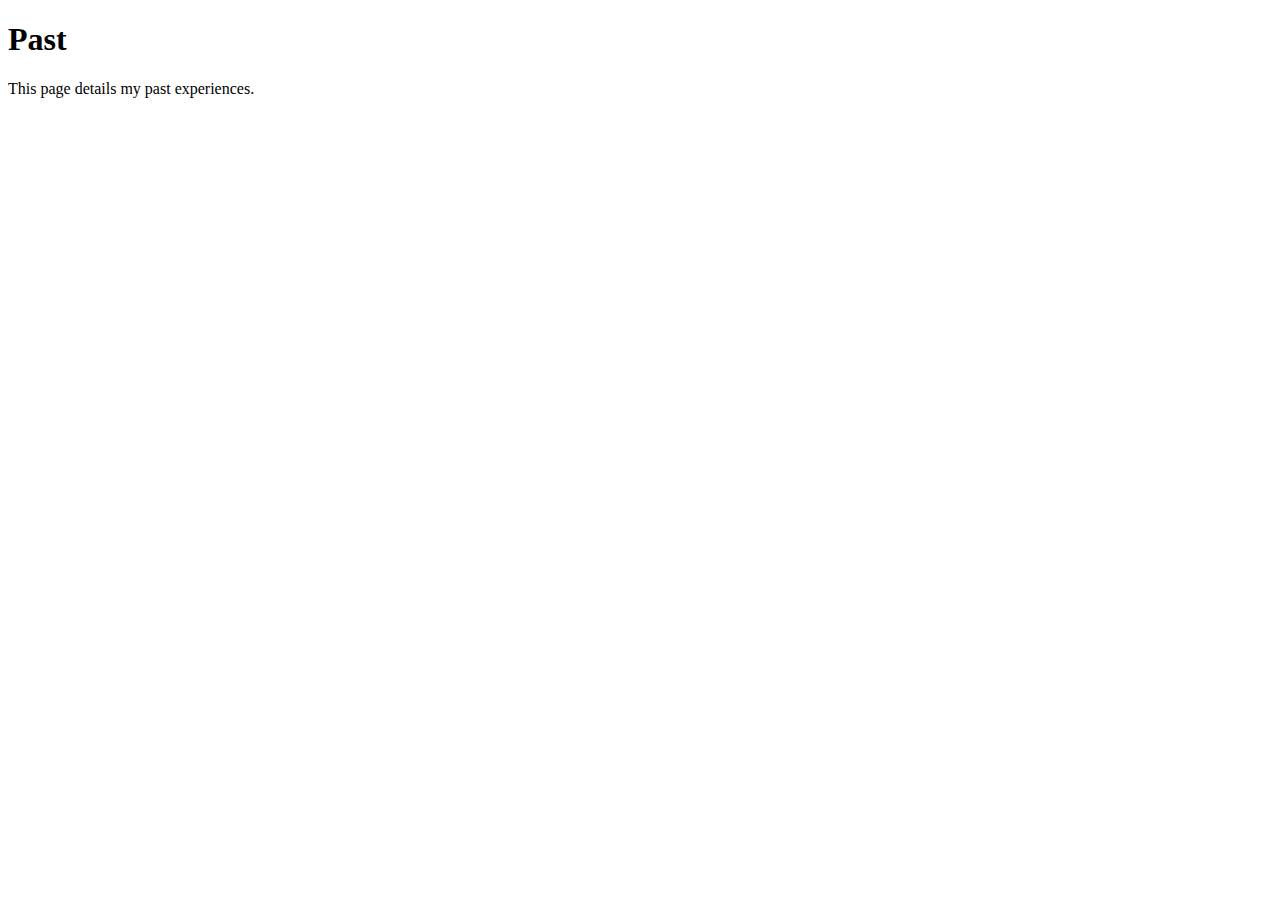
==== future.html @ d0b3e175 "세부 페이지 추가 및 js 파일 추가" ====
<!DOCTYPE html>
<html lang="en">
<head>
  <meta charset="UTF-8">
  <meta name="viewport" content="width=device-width, initial-scale=1.0">
  <title>Past</title>
</head>
<body>
<h1>Past</h1>
<p>This page details my past experiences.</p>
</body>
</html>
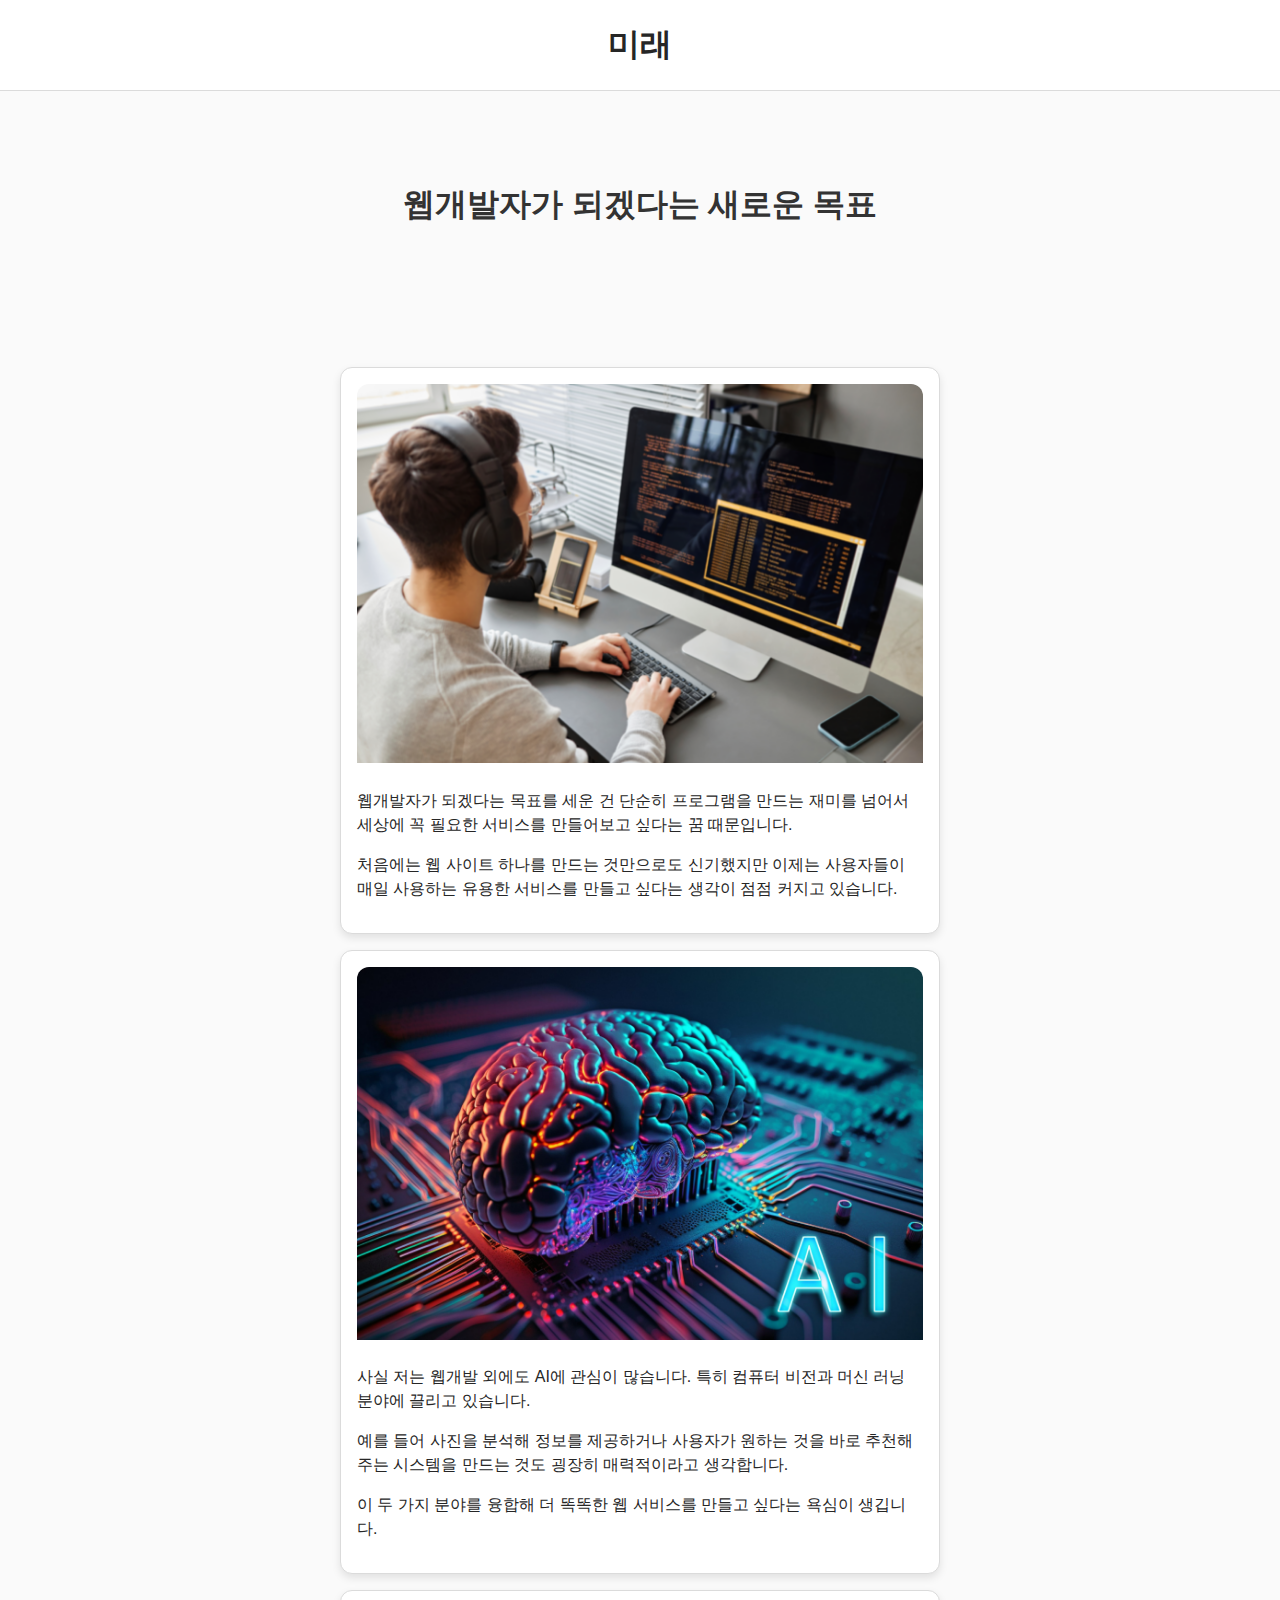
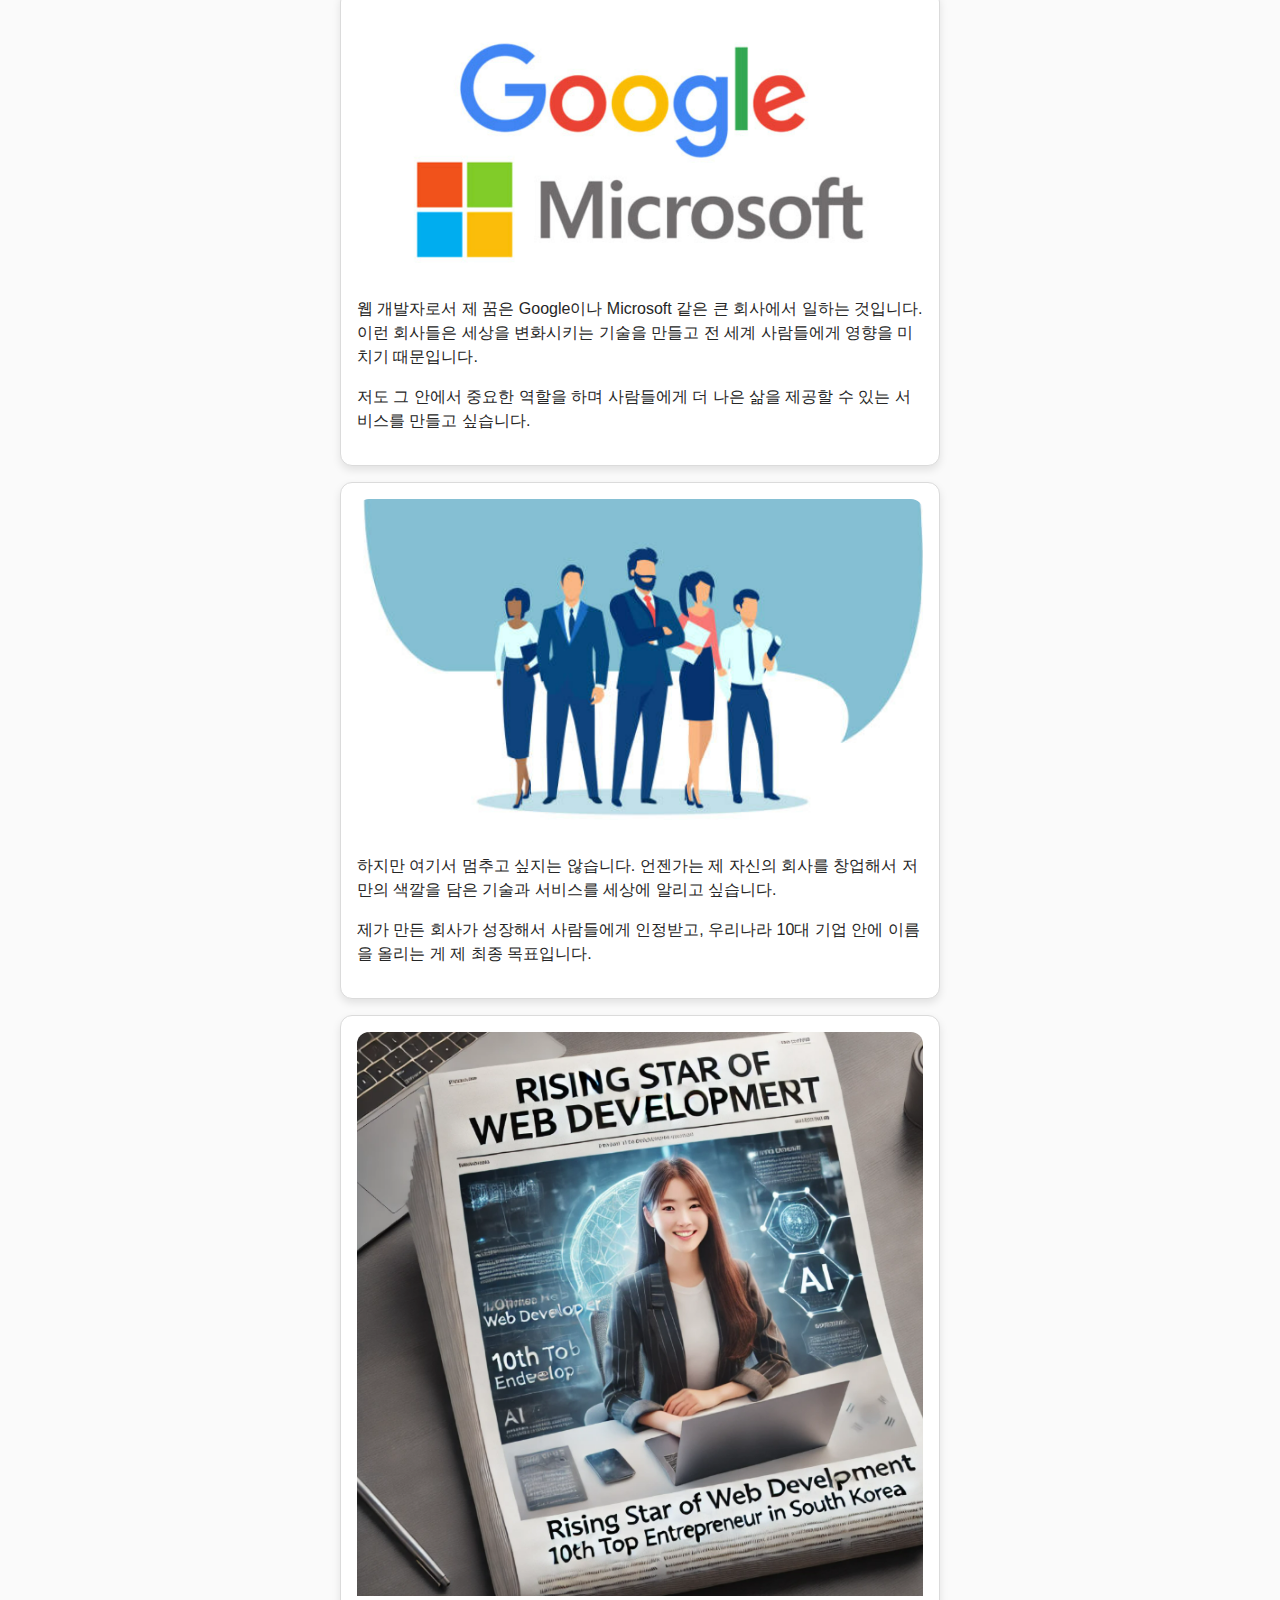
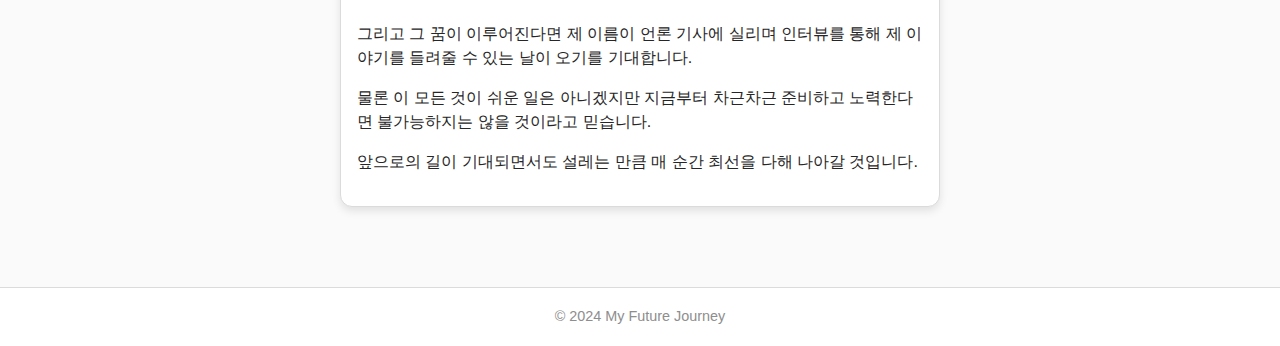
==== commit e5e8688b: "1차 완료" ====
--- a/future.html
+++ b/future.html
@@ -3,10 +3,50 @@
 <head>
   <meta charset="UTF-8">
   <meta name="viewport" content="width=device-width, initial-scale=1.0">
-  <title>Past</title>
+  <title>Future</title>
+  <link rel="stylesheet" href="style.css">
 </head>
 <body>
-<h1>Past</h1>
-<p>This page details my past experiences.</p>
+<header>
+  <h1>미래</h1>
+</header>
+
+<section class="hero">
+  <h1>웹개발자가 되겠다는 새로운 목표</h1>
+</section>
+
+<section class="timeline">
+  <div>
+    <img src="images/webdevelopment.png" alt="웹개발자" class="image" />
+    <p>웹개발자가 되겠다는 목표를 세운 건 단순히 프로그램을 만드는 재미를 넘어서 세상에 꼭 필요한 서비스를 만들어보고 싶다는 꿈 때문입니다.</p>
+    <p>처음에는 웹 사이트 하나를 만드는 것만으로도 신기했지만 이제는 사용자들이 매일 사용하는 유용한 서비스를 만들고 싶다는 생각이 점점 커지고 있습니다.</p>
+  </div>
+  <div>
+    <img src="images/ai.png" alt="AI" class="image" />
+    <p>사실 저는 웹개발 외에도 AI에 관심이 많습니다. 특히 컴퓨터 비전과 머신 러닝 분야에 끌리고 있습니다.</p>
+    <p>예를 들어 사진을 분석해 정보를 제공하거나 사용자가 원하는 것을 바로 추천해주는 시스템을 만드는 것도 굉장히 매력적이라고 생각합니다.</p>
+    <p>이 두 가지 분야를 융합해 더 똑똑한 웹 서비스를 만들고 싶다는 욕심이 생깁니다.</p>
+  </div>
+  <div>
+    <img src="images/google_microsoft.png" alt="구글, 마이크로소프트" class="image" />
+    <p>웹 개발자로서 제 꿈은 Google이나 Microsoft 같은 큰 회사에서 일하는 것입니다. 이런 회사들은 세상을 변화시키는 기술을 만들고 전 세계 사람들에게 영향을 미치기 때문입니다.</p>
+    <p>저도 그 안에서 중요한 역할을 하며 사람들에게 더 나은 삶을 제공할 수 있는 서비스를 만들고 싶습니다.</p>
+  </div>
+  <div>
+    <img src="images/ent.png" alt="대표" class="image" />
+    <p>하지만 여기서 멈추고 싶지는 않습니다. 언젠가는 제 자신의 회사를 창업해서 저만의 색깔을 담은 기술과 서비스를 세상에 알리고 싶습니다.</p>
+    <p>제가 만든 회사가 성장해서 사람들에게 인정받고, 우리나라 10대 기업 안에 이름을 올리는 게 제 최종 목표입니다.</p>
+  </div>
+  <div>
+    <img src="images/final_goal.png" alt="기사" class="image" />
+    <p>그리고 그 꿈이 이루어진다면 제 이름이 언론 기사에 실리며 인터뷰를 통해 제 이야기를 들려줄 수 있는 날이 오기를 기대합니다.</p>
+    <p>물론 이 모든 것이 쉬운 일은 아니겠지만 지금부터 차근차근 준비하고 노력한다면 불가능하지는 않을 것이라고 믿습니다.</p>
+    <p>앞으로의 길이 기대되면서도 설레는 만큼 매 순간 최선을 다해 나아갈 것입니다.</p>
+  </div>
+</section>
+
+<footer class="footer">
+  <p>&copy; 2024 My Future Journey</p>
+</footer>
 </body>
 </html>
--- a/style.css
+++ b/style.css
@@ -0,0 +1,114 @@
+/* General styles */
+body {
+  font-family: 'Noto Sans KR', sans-serif;
+  line-height: 1.8;
+  margin: 0;
+  padding: 0;
+  background-color: #fafafa;
+  color: #333;
+  display: flex;
+  flex-direction: column;
+  align-items: center;
+  min-height: 100vh;
+}
+
+header {
+  background-color: white;
+  color: #262626;
+  padding: 1rem;
+  text-align: center;
+  font-size: 1.5rem;
+  width: 100%;
+  border-bottom: 1px solid #dbdbdb;
+}
+
+header h1 {
+  margin: 0;
+  font-size: 2rem;
+  font-family: 'Instagram Sans', sans-serif;
+}
+
+nav {
+  display: flex;
+  justify-content: center;
+  background: white;
+  padding: 0.5rem 0;
+  width: 100%;
+  border-bottom: 1px solid #dbdbdb;
+}
+
+nav a {
+  color: #262626;
+  text-decoration: none;
+  padding: 0.5rem 1rem;
+  font-weight: bold;
+  transition: color 0.3s;
+}
+
+nav a:hover {
+  color: #0095f6;
+}
+
+section {
+  padding: 2rem;
+  max-width: 600px;
+  margin: 2rem auto;
+  text-align: center;
+}
+
+.timeline {
+  display: grid;
+  grid-template-columns: repeat(auto-fit, minmax(500px, 1fr));
+  gap: 1rem;
+  width: 100%;
+  padding: 1rem;
+}
+
+.timeline div {
+  background: white;
+  padding: 1rem;
+  border-radius: 12px;
+  box-shadow: 0 4px 8px rgba(0, 0, 0, 0.1);
+  overflow: hidden;
+  text-align: left;
+  border: 1px solid #dbdbdb;
+}
+
+.timeline div:hover {
+  transform: scale(1.02);
+  transition: 0.3s ease-in-out;
+}
+
+.timeline img {
+  width: 100%;
+  height: auto;
+  border-radius: 12px 12px 0 0;
+}
+
+.timeline p {
+  margin: 1rem 0;
+  line-height: 1.5;
+  color: #262626;
+}
+
+.footer {
+  background: white;
+  color: #262626;
+  text-align: center;
+  padding: 1rem 0;
+  margin-top: 2rem;
+  width: 100%;
+  border-top: 1px solid #dbdbdb;
+}
+
+.footer p {
+  margin: 0;
+  font-size: 0.9rem;
+  color: #8e8e8e;
+}
+
+@media (max-width: 768px) {
+  .timeline {
+    grid-template-columns: 1fr;
+  }
+}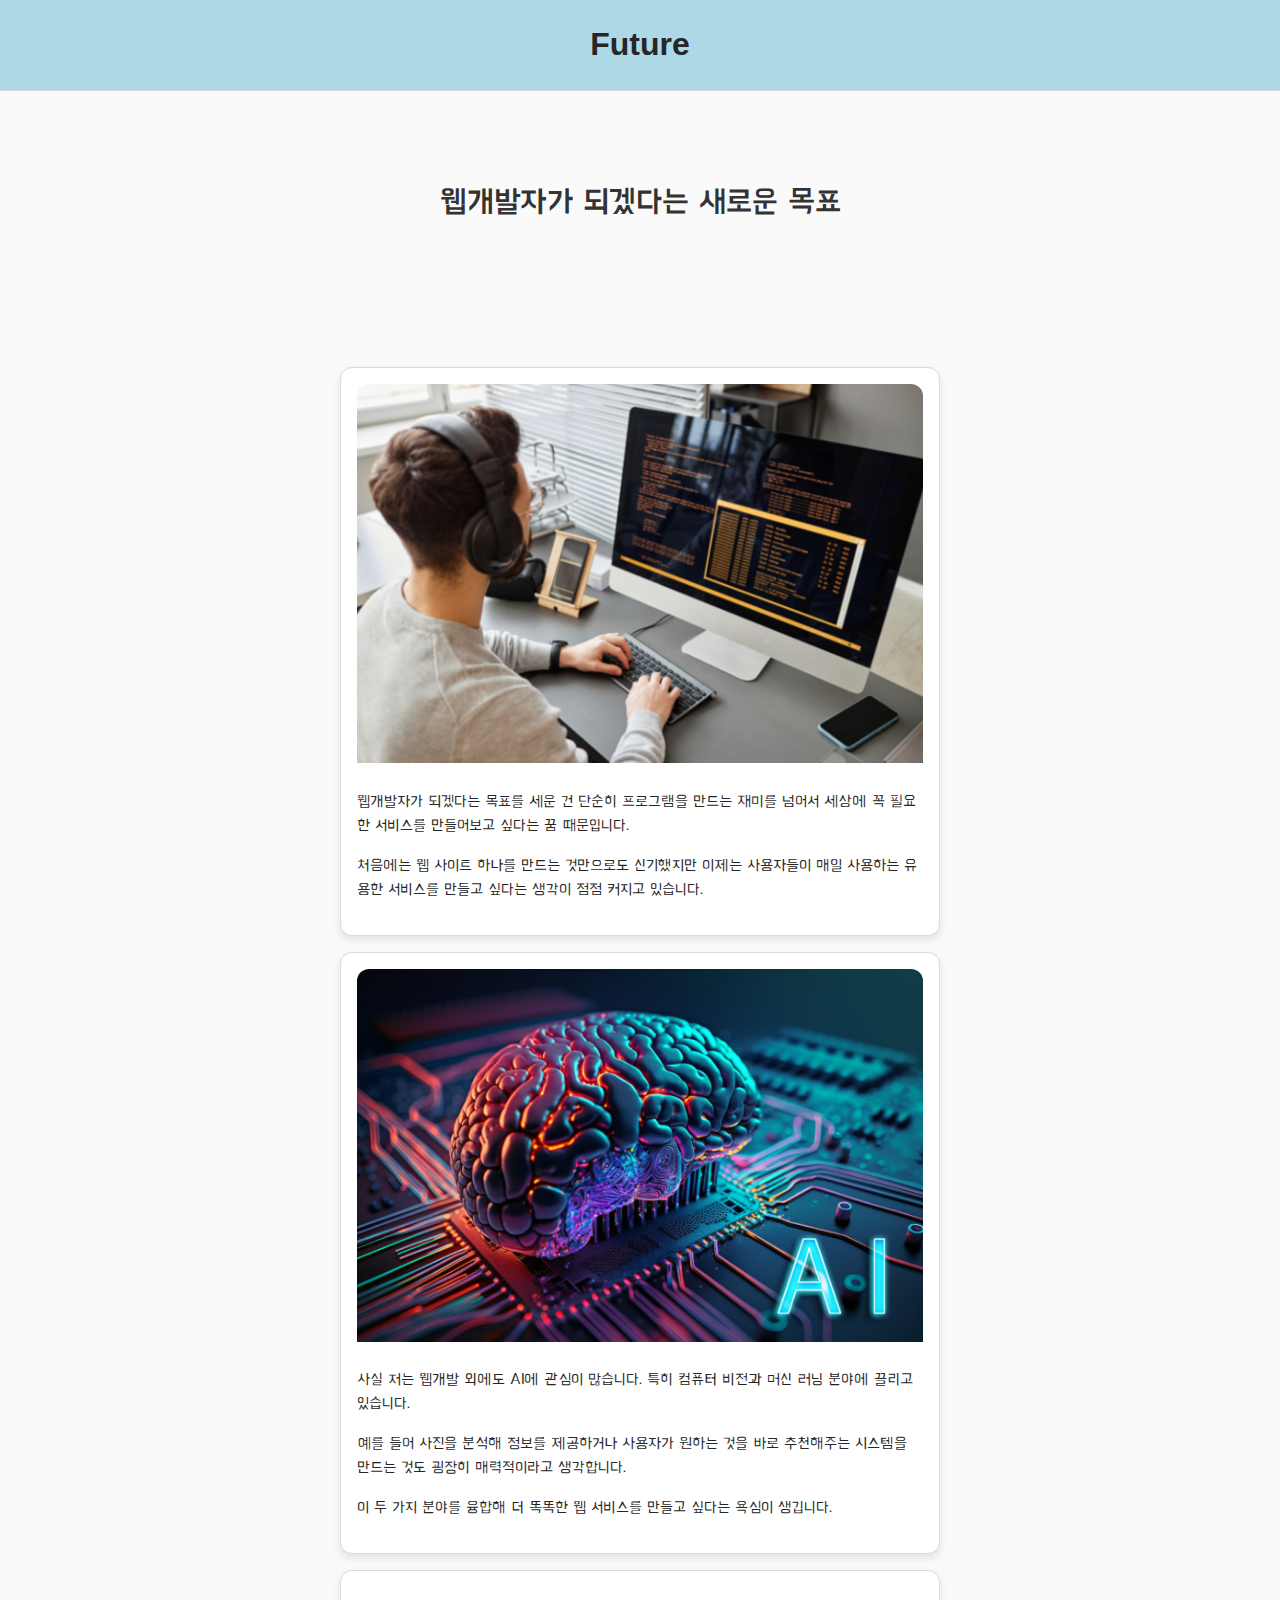
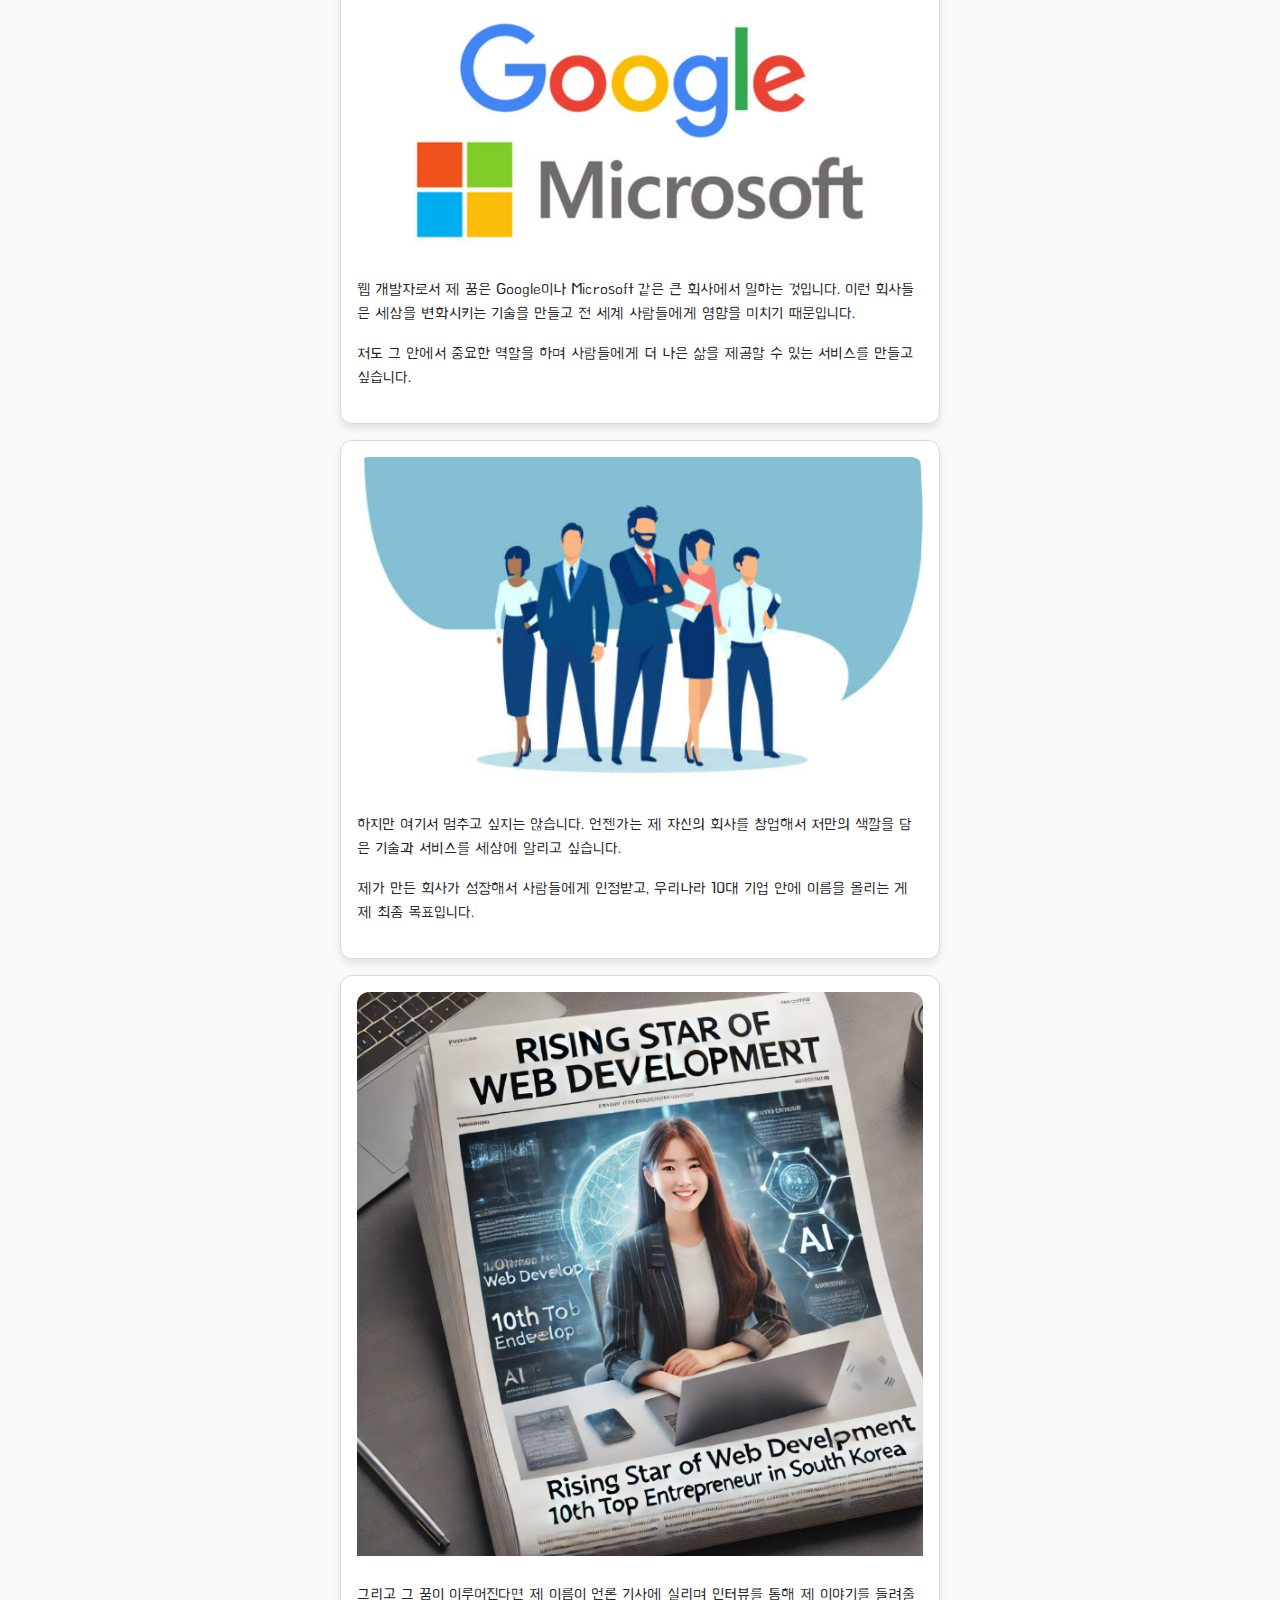
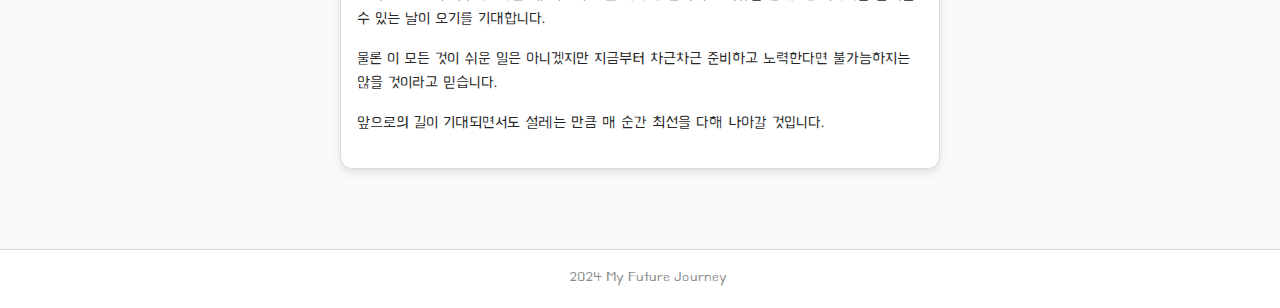
==== commit 8fa80625: "최종 마무리" ====
--- a/future.html
+++ b/future.html
@@ -8,7 +8,7 @@
 </head>
 <body>
 <header>
-  <h1>미래</h1>
+  <h1>Future</h1>
 </header>
 
 <section class="hero">
--- a/style.css
+++ b/style.css
@@ -1,6 +1,11 @@
 /* General styles */
+@font-face {
+  font-family: "Hanna";
+  src: url("fonts/BMHANNAAir_ttf.ttf");
+}
+
 body {
-  font-family: 'Noto Sans KR', sans-serif;
+  font-family: 'Hanna', sans-serif;
   line-height: 1.8;
   margin: 0;
   padding: 0;
@@ -13,7 +18,7 @@
 }
 
 header {
-  background-color: white;
+  background-color: lightblue;
   color: #262626;
   padding: 1rem;
   text-align: center;
